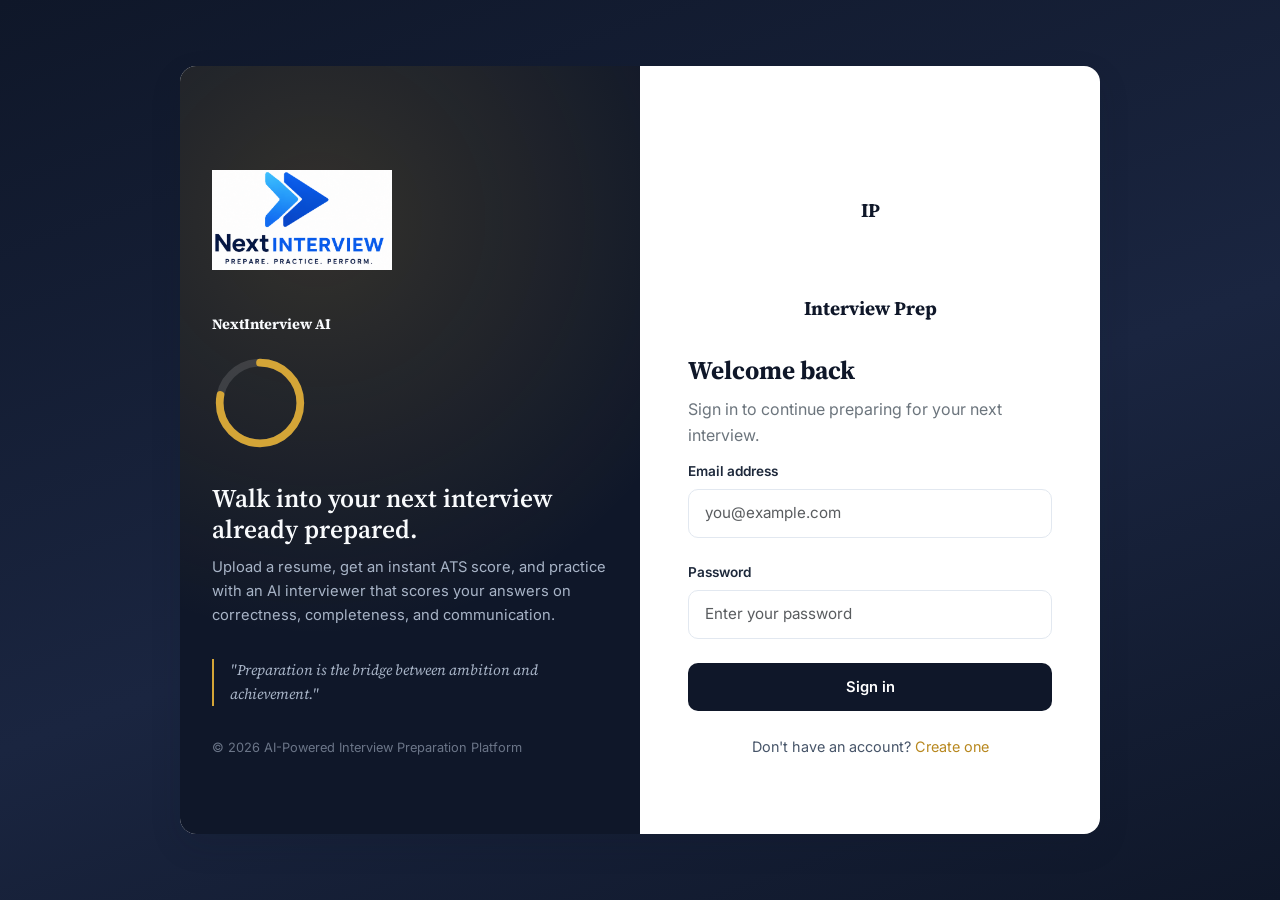
==== frontend/pages/login.html @ c26b479b "Initial commit" ====
<!DOCTYPE html>
<html lang="en">
<head>
    <meta charset="UTF-8">
    <meta name="viewport" content="width=device-width, initial-scale=1.0">
    <title>Sign in · NextInterview AI</title>
    <link rel="stylesheet" href="https://cdn.jsdelivr.net/npm/bootstrap@5.3.3/dist/css/bootstrap.min.css">
    <link rel="stylesheet" href="../css/style.css">
    <link rel="stylesheet" href="../css/login.css">
</head>
<body>
    <div class="auth-page">
        <div class="auth-shell">
            <aside class="auth-aside">
                <div class="brand" style="color:#F8FAFC;">
                    <span class="brand-mark"><img src="../assets/logo.png" alt="NextInterview AI logo"></span>
                     NextInterview AI
                </div>
                <div>
                    <svg class="auth-aside-gauge" viewBox="0 0 100 100">
                        <circle cx="50" cy="50" r="42" fill="none" stroke="rgba(255,255,255,0.12)" stroke-width="8"/>
                        <circle cx="50" cy="50" r="42" fill="none" stroke="#D4A537" stroke-width="8"
                                stroke-linecap="round" stroke-dasharray="264" stroke-dashoffset="58"
                                transform="rotate(-90 50 50)"/>
                    </svg>
                    <h2>Walk into your next interview already prepared.</h2>
                    <p>Upload a resume, get an instant ATS score, and practice with an AI interviewer that scores your answers on correctness, completeness, and communication.</p>
                    <p class="auth-aside-quote">"Preparation is the bridge between ambition and achievement."</p>
                </div>
                <p style="font-size:0.8rem; opacity:0.6;">© 2026 AI-Powered Interview Preparation Platform</p>
            </aside>

            <div class="auth-form-panel">
                <div class="brand">
                    <span class="brand-mark">IP</span>
                    Interview Prep
                </div>
                <h1>Welcome back</h1>
                <p class="text-secondary">Sign in to continue preparing for your next interview.</p>

                <div id="login-alert"></div>

                <form id="login-form" novalidate>
                    <div class="form-group">
                        <label class="form-label" for="email">Email address</label>
                        <input type="email" class="form-control" id="email" name="email" required autocomplete="email" placeholder="you@example.com">
                        <div class="form-error" id="email-error"></div>
                    </div>
                    <div class="form-group">
                        <label class="form-label" for="password">Password</label>
                        <input type="password" class="form-control" id="password" name="password" required autocomplete="current-password" placeholder="Enter your password">
                        <div class="form-error" id="password-error"></div>
                    </div>
                    <button type="submit" class="btn btn-primary btn-block" id="login-submit">Sign in</button>
                </form>

                <p class="auth-switch">Don't have an account? <a href="register.html">Create one</a></p>
            </div>
        </div>
    </div>

    <script src="../js/api.js"></script>
    <script src="../js/auth.js"></script>
    <script>
        initLoginPage();
    </script>
</body>
</html>
---- frontend/css/style.css ----
/* =====================================================
   AI-Powered Interview Preparation Platform
   Base Stylesheet - Design Tokens & Global Primitives
   ===================================================== */

@import url('https://fonts.googleapis.com/css2?family=Source+Serif+4:opsz,wght@8..60,400;8..60,600;8..60,700&family=Inter:wght@400;500;600;700&display=swap');

:root {
    /* Color tokens - light mode */
    --color-surface: #F7F8FA;
    --color-surface-alt: #FFFFFF;
    --color-surface-raised: #FFFFFF;
    --color-ink: #0F1729;
    --color-ink-soft: #1E293B;
    --color-text-secondary: #475569;
    --color-text-muted: #94A3B8;
    --color-border: #E2E8F0;
    --color-accent: #D4A537;
    --color-accent-dark: #B8881F;
    --color-accent-soft: #FBF1D9;
    --color-success: #1A8754;
    --color-success-soft: #E6F4EC;
    --color-danger: #C0392B;
    --color-danger-soft: #FBEAE8;
    --color-warning: #B8881F;

    /* Typography */
    --font-display: 'Source Serif 4', Georgia, serif;
    --font-body: 'Inter', -apple-system, BlinkMacSystemFont, sans-serif;

    /* Spacing scale */
    --space-1: 0.25rem;
    --space-2: 0.5rem;
    --space-3: 0.75rem;
    --space-4: 1rem;
    --space-5: 1.5rem;
    --space-6: 2rem;
    --space-7: 3rem;
    --space-8: 4rem;

    /* Radii & shadows */
    --radius-sm: 6px;
    --radius-md: 10px;
    --radius-lg: 16px;
    --shadow-sm: 0 1px 2px rgba(15, 23, 41, 0.06);
    --shadow-md: 0 4px 16px rgba(15, 23, 41, 0.08);
    --shadow-lg: 0 12px 32px rgba(15, 23, 41, 0.12);

    --transition-base: 180ms ease;
}

[data-theme="dark"] {
    --color-surface: #0B1220;
    --color-surface-alt: #131C2E;
    --color-surface-raised: #16213A;
    --color-ink: #F1F5F9;
    --color-ink-soft: #E2E8F0;
    --color-text-secondary: #A8B4C7;
    --color-text-muted: #64748B;
    --color-border: #263247;
    --color-accent: #E8BC4E;
    --color-accent-dark: #D4A537;
    --color-accent-soft: #2A2415;
    --color-success: #2FB872;
    --color-success-soft: #102A1D;
    --color-danger: #E0584A;
    --color-danger-soft: #2E1512;
    --color-warning: #E8BC4E;
    --shadow-sm: 0 1px 2px rgba(0, 0, 0, 0.4);
    --shadow-md: 0 4px 16px rgba(0, 0, 0, 0.45);
    --shadow-lg: 0 12px 32px rgba(0, 0, 0, 0.55);
}

* {
    box-sizing: border-box;
}

html {
    scroll-behavior: smooth;
}

body {
    margin: 0;
    font-family: var(--font-body);
    background-color: var(--color-surface);
    color: var(--color-ink);
    -webkit-font-smoothing: antialiased;
    transition: background-color var(--transition-base), color var(--transition-base);
}

h1, h2, h3, h4 {
    font-family: var(--font-display);
    color: var(--color-ink);
    margin: 0 0 var(--space-3) 0;
    line-height: 1.2;
}

h1 { font-size: 2rem; font-weight: 700; }
h2 { font-size: 1.5rem; font-weight: 600; }
h3 { font-size: 1.2rem; font-weight: 600; }

p {
    line-height: 1.6;
    color: var(--color-text-secondary);
    margin: 0 0 var(--space-3) 0;
}

a {
    color: var(--color-accent-dark);
    text-decoration: none;
}

a:hover {
    text-decoration: underline;
}

:focus-visible {
    outline: 2px solid var(--color-accent);
    outline-offset: 2px;
}

@media (prefers-reduced-motion: reduce) {
    *, *::before, *::after {
        animation-duration: 0.001ms !important;
        animation-iteration-count: 1 !important;
        transition-duration: 0.001ms !important;
        scroll-behavior: auto !important;
    }
}

/* =====================================================
   Layout primitives
   ===================================================== */

.app-shell {
    display: flex;
    min-height: 100vh;
}

.container {
    max-width: 1180px;
    margin: 0 auto;
    padding: 0 var(--space-6);
}

.page-content {
    flex: 1;
    padding: var(--space-7) var(--space-6);
    min-width: 0;
}

.topbar {
    display: flex;
    align-items: center;
    justify-content: space-between;
    padding: var(--space-4) var(--space-6);
    border-bottom: 1px solid var(--color-border);
    background-color: var(--color-surface-alt);
}

.brand {
    display: flex;
    flex-direction: column;
    align-items: center;
    gap: var(--space-1);
    font-family: var(--font-display);
    font-weight: 700;
    font-size: 1.2rem;
    color: var(--color-ink);
    text-align: center;
}

.brand-mark {
    display: inline-flex;
    align-items: center;
    justify-content: center;
    width: 160px;
    height: 160px;
    border-radius: var(--radius-md);
    overflow: hidden;
    flex-shrink: 0;
}

.brand-mark img {
    width: 100%;
    height: 100%;
    object-fit: contain;
}

.sidebar {
    width: 240px;
    flex-shrink: 0;
    background-color: var(--color-surface-alt);
    border-right: 1px solid var(--color-border);
    padding: var(--space-6) var(--space-4);
    display: flex;
    flex-direction: column;
    gap: var(--space-1);
}

.sidebar-link {
    display: flex;
    align-items: center;
    gap: var(--space-3);
    padding: var(--space-3) var(--space-4);
    border-radius: var(--radius-md);
    color: var(--color-text-secondary);
    font-weight: 500;
    font-size: 0.92rem;
    transition: background-color var(--transition-base), color var(--transition-base);
}

.sidebar-link:hover {
    background-color: var(--color-accent-soft);
    color: var(--color-ink);
    text-decoration: none;
}

.sidebar-link.active {
    background-color: var(--color-ink);
    color: var(--color-surface-alt);
}

[data-theme="dark"] .sidebar-link.active {
    background-color: var(--color-accent);
    color: var(--color-ink);
}

/* =====================================================
   Card primitive
   ===================================================== */

.card {
    background-color: var(--color-surface-raised);
    border: 1px solid var(--color-border);
    border-radius: var(--radius-lg);
    padding: var(--space-6);
    box-shadow: var(--shadow-sm);
}

.card-title {
    font-size: 1.1rem;
    margin-bottom: var(--space-4);
}

.grid {
    display: grid;
    gap: var(--space-5);
}

.grid-2 { grid-template-columns: repeat(2, 1fr); }
.grid-3 { grid-template-columns: repeat(3, 1fr); }
.grid-4 { grid-template-columns: repeat(4, 1fr); }

@media (max-width: 900px) {
    .grid-2, .grid-3, .grid-4 { grid-template-columns: 1fr; }
    .sidebar { display: none; }
}

/* =====================================================
   Buttons
   ===================================================== */

.btn {
    display: inline-flex;
    align-items: center;
    justify-content: center;
    gap: var(--space-2);
    padding: var(--space-3) var(--space-5);
    border-radius: var(--radius-md);
    border: 1px solid transparent;
    font-family: var(--font-body);
    font-weight: 600;
    font-size: 0.92rem;
    cursor: pointer;
    transition: transform var(--transition-base), box-shadow var(--transition-base), background-color var(--transition-base);
}

.btn:active {
    transform: translateY(1px);
}

.btn-primary {
    background-color: var(--color-ink);
    color: var(--color-surface-alt);
}

.btn-primary:hover {
    box-shadow: var(--shadow-md);
}

[data-theme="dark"] .btn-primary {
    background-color: var(--color-accent);
    color: var(--color-ink);
}

.btn-accent {
    background-color: var(--color-accent);
    color: var(--color-ink);
}

.btn-accent:hover {
    background-color: var(--color-accent-dark);
}

.btn-outline {
    background-color: transparent;
    border-color: var(--color-border);
    color: var(--color-ink);
}

.btn-outline:hover {
    border-color: var(--color-ink);
}

.btn-danger {
    background-color: var(--color-danger-soft);
    color: var(--color-danger);
}

.btn-danger:hover {
    background-color: var(--color-danger);
    color: white;
}

.btn-block {
    width: 100%;
}

.btn:disabled {
    opacity: 0.5;
    cursor: not-allowed;
}

.btn-icon-only {
    padding: var(--space-2);
    background: transparent;
    border: 1px solid var(--color-border);
    border-radius: var(--radius-md);
}

.btn-sm {
    padding: var(--space-2) var(--space-4);
    font-size: 0.82rem;
}

/* =====================================================
   Forms
   ===================================================== */

.form-group {
    margin-bottom: var(--space-5);
}

.form-label {
    display: block;
    font-weight: 600;
    font-size: 0.85rem;
    color: var(--color-ink-soft);
    margin-bottom: var(--space-2);
}

.form-control {
    width: 100%;
    padding: var(--space-3) var(--space-4);
    border: 1px solid var(--color-border);
    border-radius: var(--radius-md);
    background-color: var(--color-surface-alt);
    color: var(--color-ink);
    font-family: var(--font-body);
    font-size: 0.95rem;
    transition: border-color var(--transition-base);
}

.form-control:focus {
    outline: none;
    border-color: var(--color-accent);
    box-shadow: 0 0 0 3px var(--color-accent-soft);
}

textarea.form-control {
    resize: vertical;
    min-height: 120px;
}

.form-hint {
    font-size: 0.8rem;
    color: var(--color-text-muted);
    margin-top: var(--space-1);
}

.form-error {
    font-size: 0.8rem;
    color: var(--color-danger);
    margin-top: var(--space-1);
    display: none;
}

.form-error.visible {
    display: block;
}

/* =====================================================
   Badges & tags
   ===================================================== */

.badge {
    display: inline-flex;
    align-items: center;
    padding: var(--space-1) var(--space-3);
    border-radius: 999px;
    font-size: 0.78rem;
    font-weight: 600;
}

.badge-success { background-color: var(--color-success-soft); color: var(--color-success); }
.badge-danger { background-color: var(--color-danger-soft); color: var(--color-danger); }
.badge-accent { background-color: var(--color-accent-soft); color: var(--color-accent-dark); }
.badge-neutral { background-color: var(--color-border); color: var(--color-text-secondary); }

/* =====================================================
   Alerts / toasts
   ===================================================== */

.alert {
    padding: var(--space-4) var(--space-5);
    border-radius: var(--radius-md);
    margin-bottom: var(--space-5);
    font-size: 0.9rem;
    border-left: 3px solid transparent;
}

.alert-success {
    background-color: var(--color-success-soft);
    color: var(--color-success);
    border-left-color: var(--color-success);
}

.alert-danger {
    background-color: var(--color-danger-soft);
    color: var(--color-danger);
    border-left-color: var(--color-danger);
}

.alert-info {
    background-color: var(--color-accent-soft);
    color: var(--color-accent-dark);
    border-left-color: var(--color-accent);
}

.toast-stack {
    position: fixed;
    top: var(--space-5);
    right: var(--space-5);
    z-index: 1000;
    display: flex;
    flex-direction: column;
    gap: var(--space-2);
}

.toast {
    min-width: 280px;
    padding: var(--space-3) var(--space-4);
    border-radius: var(--radius-md);
    box-shadow: var(--shadow-lg);
    font-size: 0.88rem;
    animation: toast-in 220ms ease;
}

@keyframes toast-in {
    from { opacity: 0; transform: translateY(-8px); }
    to { opacity: 1; transform: translateY(0); }
}

/* =====================================================
   Theme toggle
   ===================================================== */

.theme-toggle {
    width: 40px;
    height: 40px;
    border-radius: 50%;
    border: 1px solid var(--color-border);
    background-color: var(--color-surface-alt);
    color: var(--color-ink);
    cursor: pointer;
    display: flex;
    align-items: center;
    justify-content: center;
    font-size: 1.1rem;
}

/* =====================================================
   Empty states
   ===================================================== */

.empty-state {
    text-align: center;
    padding: var(--space-8) var(--space-5);
    color: var(--color-text-secondary);
}

.empty-state-icon {
    font-size: 2.5rem;
    margin-bottom: var(--space-3);
    opacity: 0.5;
}

/* =====================================================
   Loading spinner
   ===================================================== */

.spinner {
    width: 20px;
    height: 20px;
    border: 2px solid var(--color-border);
    border-top-color: var(--color-accent);
    border-radius: 50%;
    animation: spin 700ms linear infinite;
}

@keyframes spin {
    to { transform: rotate(360deg); }
}

.text-muted { color: var(--color-text-muted); }
.text-secondary { color: var(--color-text-secondary); }
.text-danger { color: var(--color-danger); }
.mt-0 { margin-top: 0; }
.mb-0 { margin-bottom: 0; }
---- frontend/css/login.css ----
/* =====================================================
   Login & Register Page Styles
   ===================================================== */

.auth-page {
    min-height: 100vh;
    display: flex;
    align-items: center;
    justify-content: center;
    background: linear-gradient(160deg, var(--color-ink) 0%, #1A2540 55%, var(--color-ink) 100%);
    padding: var(--space-6);
}

.auth-shell {
    display: grid;
    grid-template-columns: 1fr 1fr;
    max-width: 920px;
    width: 100%;
    background-color: var(--color-surface-alt);
    border-radius: var(--radius-lg);
    overflow: hidden;
    box-shadow: var(--shadow-lg);
}

.auth-aside {
    background: radial-gradient(circle at 30% 20%, rgba(212, 165, 55, 0.18), transparent 60%), var(--color-ink);
    color: #F1F5F9;
    padding: var(--space-8) var(--space-6);
    display: flex;
    flex-direction: column;
    justify-content: space-between;
    position: relative;
}

.auth-aside-gauge {
    width: 96px;
    height: 96px;
}

.auth-aside h2 {
    color: #F8FAFC;
    font-size: 1.6rem;
    margin-top: var(--space-6);
}

.auth-aside p {
    color: #A8B4C7;
    font-size: 0.92rem;
}

.auth-aside-quote {
    font-family: var(--font-display);
    font-size: 1.05rem;
    font-style: italic;
    color: #E2E8F0;
    border-left: 2px solid var(--color-accent);
    padding-left: var(--space-4);
    margin-top: var(--space-6);
}

.auth-form-panel {
    padding: var(--space-8) var(--space-7);
    display: flex;
    flex-direction: column;
    justify-content: center;
}

.auth-form-panel .brand {
    margin-bottom: var(--space-6);
}
.auth-aside .brand {
    flex-direction: column;
    align-items: flex-start;
    font-size: 0.9rem;
}

.auth-aside .brand-mark {
    width: 180px;
    height: 180px;
}

.auth-form-panel h1 {
    font-size: 1.6rem;
}

.auth-switch {
    text-align: center;
    margin-top: var(--space-5);
    font-size: 0.9rem;
    color: var(--color-text-secondary);
}

@media (max-width: 760px) {
    .auth-shell {
        grid-template-columns: 1fr;
    }
    .auth-aside {
        display: none;
    }
}
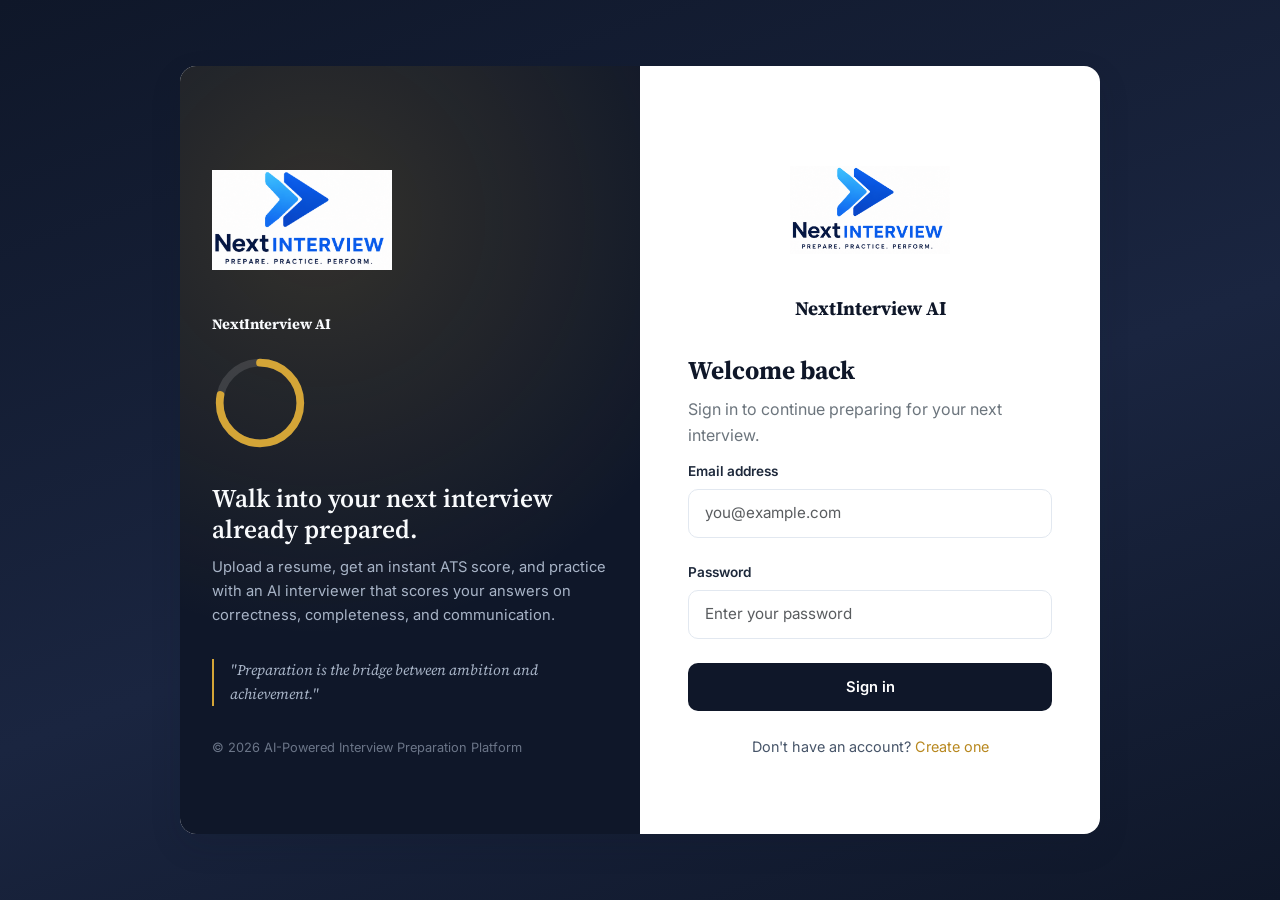
==== commit d808691f: "fix: remove circle and fix branding" ====
--- a/frontend/pages/login.html
+++ b/frontend/pages/login.html
@@ -32,8 +32,8 @@
 
             <div class="auth-form-panel">
                 <div class="brand">
-                    <span class="brand-mark">IP</span>
-                    Interview Prep
+                   <span class="brand-mark"><img src="../assets/logo.png" alt="NextInterview AI logo"></span>
+                           NextInterview AI
                 </div>
                 <h1>Welcome back</h1>
                 <p class="text-secondary">Sign in to continue preparing for your next interview.</p>
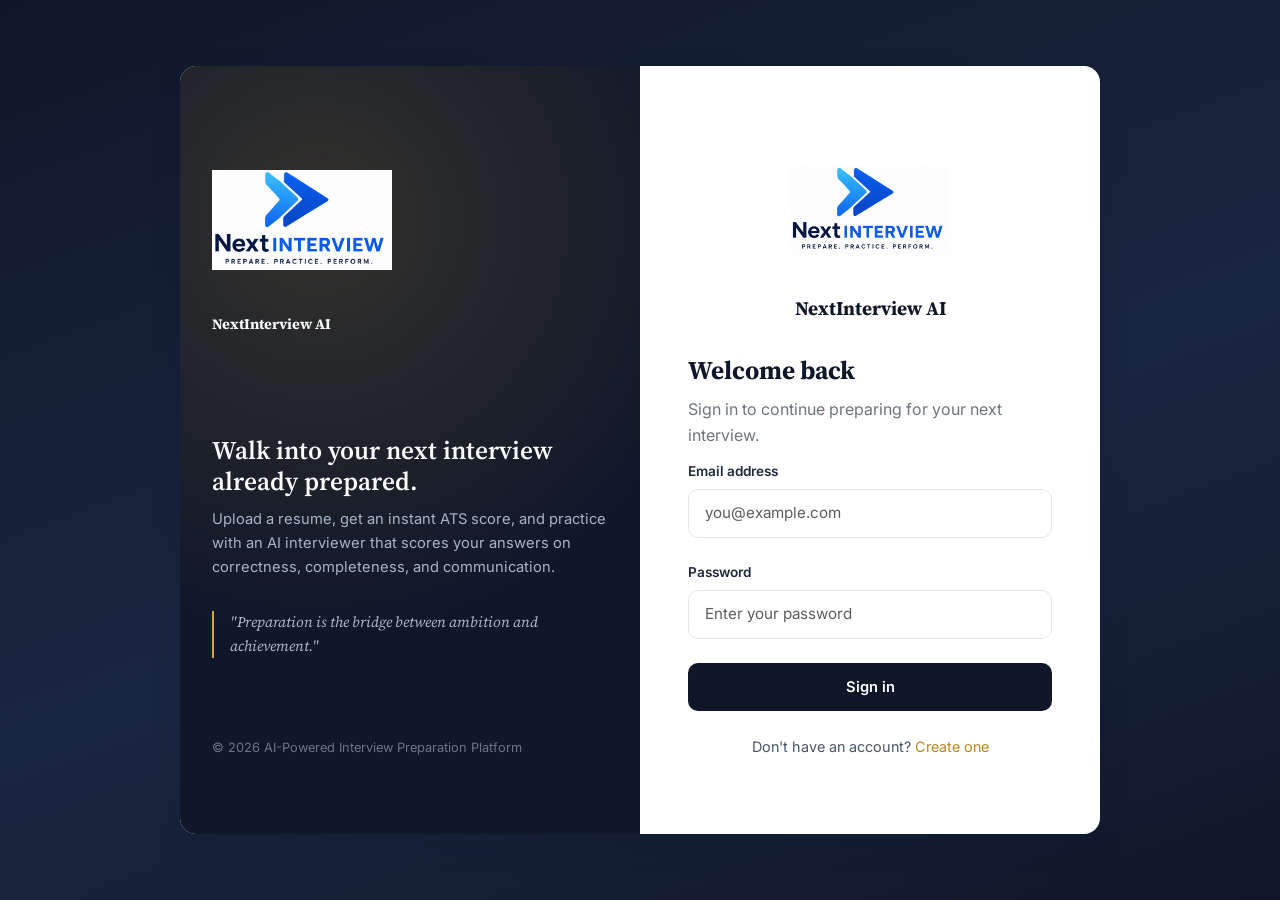
==== commit 40070396: "fix: remove circle and fix branding" ====
--- a/frontend/pages/login.html
+++ b/frontend/pages/login.html
@@ -17,12 +17,7 @@
                      NextInterview AI
                 </div>
                 <div>
-                    <svg class="auth-aside-gauge" viewBox="0 0 100 100">
-                        <circle cx="50" cy="50" r="42" fill="none" stroke="rgba(255,255,255,0.12)" stroke-width="8"/>
-                        <circle cx="50" cy="50" r="42" fill="none" stroke="#D4A537" stroke-width="8"
-                                stroke-linecap="round" stroke-dasharray="264" stroke-dashoffset="58"
-                                transform="rotate(-90 50 50)"/>
-                    </svg>
+                   
                     <h2>Walk into your next interview already prepared.</h2>
                     <p>Upload a resume, get an instant ATS score, and practice with an AI interviewer that scores your answers on correctness, completeness, and communication.</p>
                     <p class="auth-aside-quote">"Preparation is the bridge between ambition and achievement."</p>
